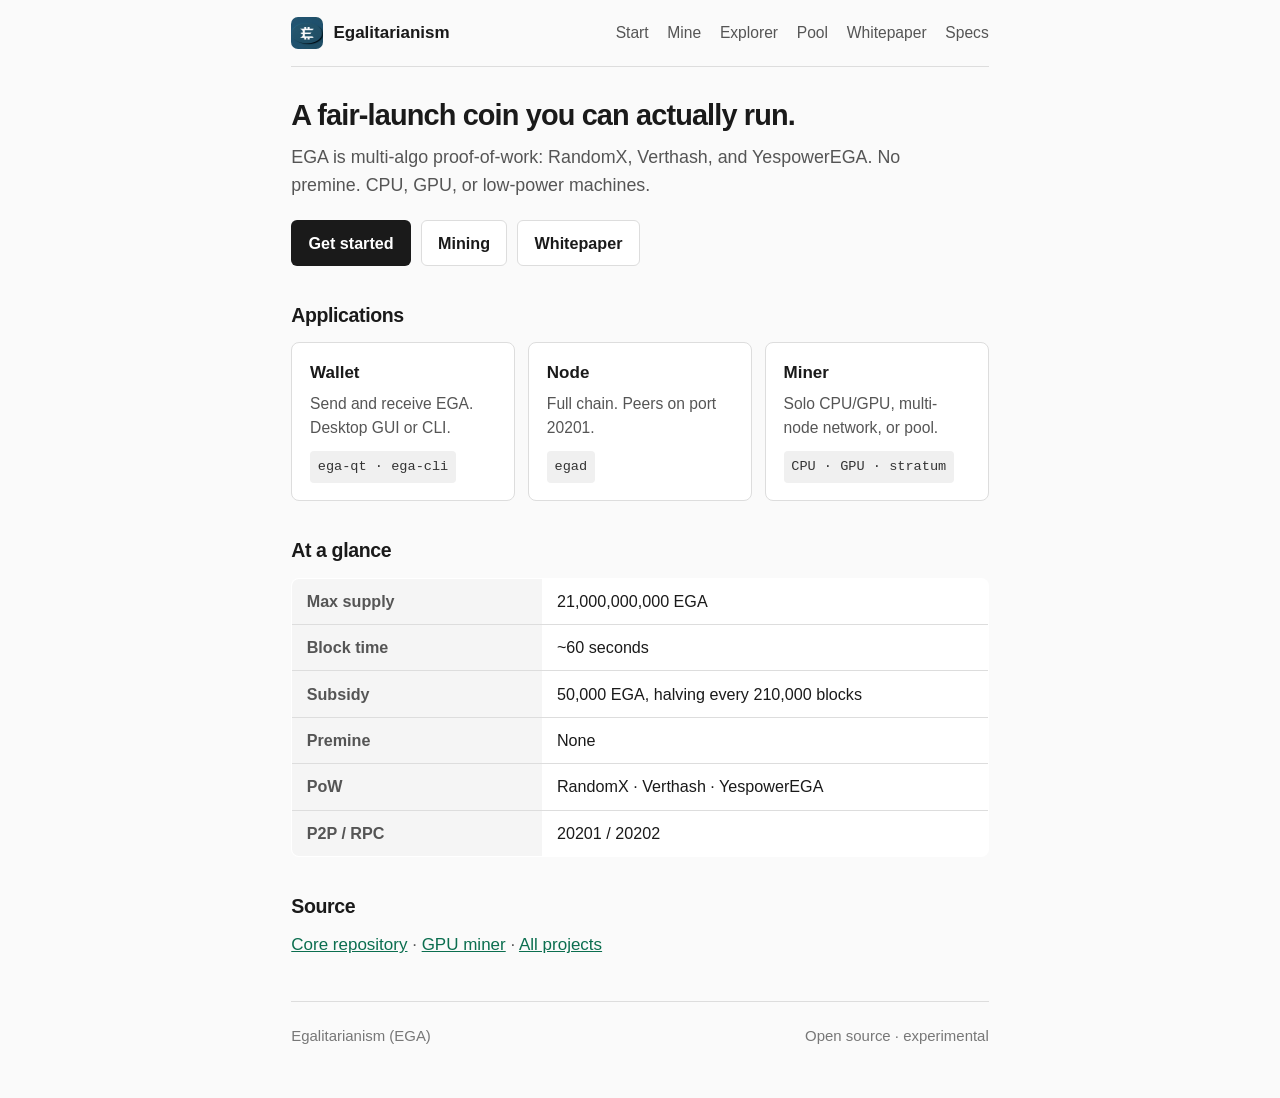
==== index.html @ 40af86ba "Multi-page site: whitepaper, start, mine, explorer, pool On-site pages instead of dumping users into" ====
<!DOCTYPE html>
<html lang="en">
<head>
  <meta charset="utf-8" />
  <meta name="viewport" content="width=device-width, initial-scale=1" />
  <title>Egalitarianism (EGA)</title>
  <meta name="description" content="Egalitarianism is a fair-launch multi-algo proof-of-work cryptocurrency. Wallet, node, mining." />
  <link rel="icon" href="assets/icon.png" type="image/png" />
  <link rel="stylesheet" href="assets/site.css" />
</head>
<body>
  <div class="wrap">
    <div class="top">
      <a class="brand" href="./">
        <img src="assets/icon.png" width="32" height="32" alt="" />
        Egalitarianism
      </a>
      <nav>
        <a href="start.html">Start</a>
        <a href="mine.html">Mine</a>
        <a href="explorer.html">Explorer</a>
        <a href="pool.html">Pool</a>
        <a href="whitepaper.html">Whitepaper</a>
        <a href="specs.html">Specs</a>
      </nav>
    </div>

    <h1>A fair-launch coin you can actually run.</h1>
    <p class="lead">
      EGA is multi-algo proof-of-work: RandomX, Verthash, and YespowerEGA.
      No premine. CPU, GPU, or low-power machines.
    </p>
    <div class="actions">
      <a class="btn btn-dark" href="start.html">Get started</a>
      <a class="btn btn-light" href="mine.html">Mining</a>
      <a class="btn btn-light" href="whitepaper.html">Whitepaper</a>
    </div>

    <h2>Applications</h2>
    <div class="apps">
      <div class="app">
        <h3>Wallet</h3>
        <p>Send and receive EGA. Desktop GUI or CLI.</p>
        <span class="prog">ega-qt · ega-cli</span>
      </div>
      <div class="app">
        <h3>Node</h3>
        <p>Full chain. Peers on port 20201.</p>
        <span class="prog">egad</span>
      </div>
      <div class="app">
        <h3>Miner</h3>
        <p>Solo CPU/GPU, multi-node network, or pool.</p>
        <span class="prog">CPU · GPU · stratum</span>
      </div>
    </div>

    <h2>At a glance</h2>
    <table>
      <tr><th>Max supply</th><td>21,000,000,000 EGA</td></tr>
      <tr><th>Block time</th><td>~60 seconds</td></tr>
      <tr><th>Subsidy</th><td>50,000 EGA, halving every 210,000 blocks</td></tr>
      <tr><th>Premine</th><td>None</td></tr>
      <tr><th>PoW</th><td>RandomX · Verthash · YespowerEGA</td></tr>
      <tr><th>P2P / RPC</th><td>20201 / 20202</td></tr>
    </table>

    <h2>Source</h2>
    <p>
      <a href="https://github.com/Egalitarianism-EGA/ega">Core repository</a> ·
      <a href="https://github.com/Egalitarianism-EGA/ega-verthash-miner">GPU miner</a> ·
      <a href="https://github.com/Egalitarianism-EGA">All projects</a>
    </p>

    <footer>
      <span>Egalitarianism (EGA)</span>
      <span>Open source · experimental</span>
    </footer>
  </div>
</body>
</html>
---- assets/site.css ----
:root {
  --bg: #fafafa;
  --fg: #1a1a1a;
  --muted: #555;
  --border: #ddd;
  --card: #fff;
  --link: #0b6e4f;
  --link-hover: #08553c;
  --btn: #1a1a1a;
  --btn-fg: #fff;
}
* { box-sizing: border-box; }
html { font-size: 17px; }
body {
  margin: 0;
  font-family: -apple-system, BlinkMacSystemFont, "Segoe UI", Roboto, Helvetica, Arial, sans-serif;
  color: var(--fg);
  background: var(--bg);
  line-height: 1.55;
}
a { color: var(--link); }
a:hover { color: var(--link-hover); }
.wrap { max-width: 740px; margin: 0 auto; padding: 0 1.25rem 3rem; }

/* nav */
.top {
  display: flex;
  align-items: center;
  justify-content: space-between;
  gap: 1rem;
  padding: 1rem 0;
  border-bottom: 1px solid var(--border);
  margin-bottom: 1.75rem;
  flex-wrap: wrap;
}
.top .brand {
  display: flex;
  align-items: center;
  gap: 0.6rem;
  font-weight: 700;
  color: var(--fg);
  text-decoration: none;
}
.top .brand img { width: 32px; height: 32px; border-radius: 7px; }
.top nav { display: flex; flex-wrap: wrap; gap: 0.85rem 1.1rem; font-size: 0.92rem; }
.top nav a { color: var(--muted); text-decoration: none; }
.top nav a:hover, .top nav a.active { color: var(--fg); }

h1 {
  font-size: 1.7rem;
  font-weight: 700;
  letter-spacing: -0.03em;
  margin: 0 0 0.65rem;
  line-height: 1.25;
}
h2 {
  font-size: 1.15rem;
  margin: 2rem 0 0.65rem;
  letter-spacing: -0.02em;
}
h3 { font-size: 1rem; margin: 1.25rem 0 0.4rem; }
p { margin: 0 0 0.85rem; color: var(--muted); }
p.lead { font-size: 1.05rem; max-width: 38em; }
ul, ol { color: var(--muted); margin: 0.4rem 0 1rem; padding-left: 1.3rem; }
li { margin: 0.3rem 0; }

.actions {
  display: flex;
  flex-wrap: wrap;
  gap: 0.6rem;
  margin: 1.25rem 0 0.5rem;
}
.btn {
  display: inline-block;
  padding: 0.55rem 0.95rem;
  border-radius: 6px;
  font-weight: 600;
  font-size: 0.95rem;
  text-decoration: none;
  border: 1px solid transparent;
}
.btn-dark { background: var(--btn); color: var(--btn-fg); }
.btn-dark:hover { background: #333; color: #fff; }
.btn-light {
  background: var(--card);
  color: var(--fg);
  border-color: var(--border);
}
.btn-light:hover { border-color: #bbb; color: var(--fg); }

.apps, .cards {
  display: grid;
  grid-template-columns: 1fr;
  gap: 0.75rem;
}
@media (min-width: 640px) {
  .apps { grid-template-columns: 1fr 1fr 1fr; }
  .cards.two { grid-template-columns: 1fr 1fr; }
}
.app, .card {
  background: var(--card);
  border: 1px solid var(--border);
  border-radius: 8px;
  padding: 1rem 1.05rem;
}
.app h3, .card h3 { margin: 0 0 0.35rem; }
.app p, .card p { margin: 0; font-size: 0.92rem; }
.app .prog {
  margin-top: 0.65rem;
  font-family: ui-monospace, SFMono-Regular, Menlo, Consolas, monospace;
  font-size: 0.8rem;
  color: #333;
  background: #f0f0f0;
  padding: 0.3rem 0.45rem;
  border-radius: 4px;
  display: inline-block;
}

table {
  width: 100%;
  border-collapse: collapse;
  font-size: 0.95rem;
  background: var(--card);
  border: 1px solid var(--border);
  border-radius: 8px;
  overflow: hidden;
  margin: 0.75rem 0 1.25rem;
}
th, td {
  text-align: left;
  padding: 0.6rem 0.85rem;
  border-bottom: 1px solid var(--border);
  vertical-align: top;
}
th {
  width: 36%;
  font-weight: 600;
  color: var(--muted);
  background: #f5f5f5;
}
tr:last-child th, tr:last-child td { border-bottom: none; }

code, pre {
  font-family: ui-monospace, SFMono-Regular, Menlo, Consolas, monospace;
  font-size: 0.86em;
}
code {
  background: #eee;
  padding: 0.1rem 0.35rem;
  border-radius: 3px;
  color: #222;
}
pre {
  background: #1a1a1a;
  color: #e8e8e8;
  padding: 0.9rem 1rem;
  border-radius: 8px;
  overflow-x: auto;
  margin: 0.75rem 0 1.25rem;
  line-height: 1.45;
}
pre code { background: none; color: inherit; padding: 0; }

.note {
  font-size: 0.92rem;
  background: #f5f5f5;
  border: 1px solid var(--border);
  border-radius: 8px;
  padding: 0.85rem 1rem;
  margin: 1rem 0;
  color: var(--muted);
}

footer {
  margin-top: 2.5rem;
  padding-top: 1.25rem;
  border-top: 1px solid var(--border);
  font-size: 0.88rem;
  color: #777;
  display: flex;
  justify-content: space-between;
  flex-wrap: wrap;
  gap: 0.5rem;
}

/* whitepaper long-form */
.paper h2 { margin-top: 2.25rem; border-top: 1px solid var(--border); padding-top: 1.25rem; }
.paper h2:first-of-type { border-top: none; padding-top: 0; }
.paper p { color: var(--fg); }
.paper li { color: var(--fg); }
.paper .muted { color: var(--muted); }
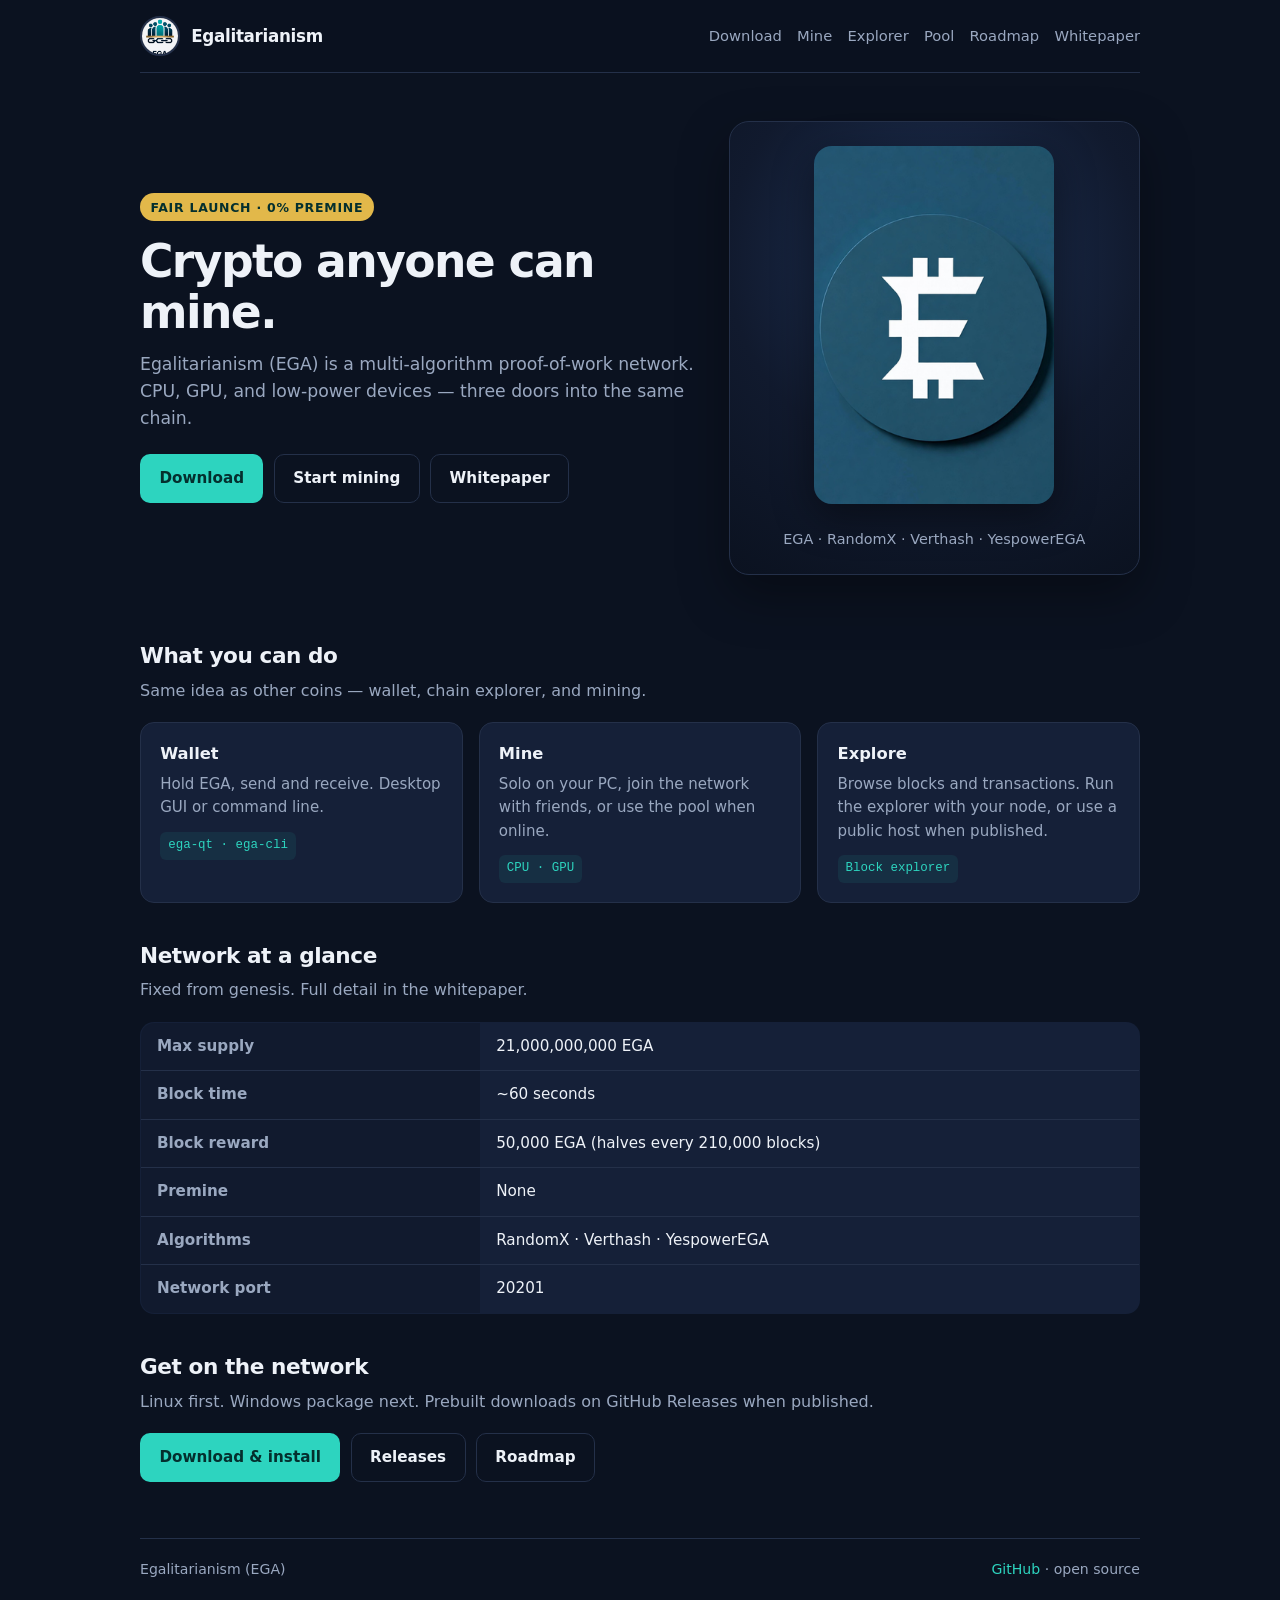
==== commit bc1b164d: "Professional branded site for users Logo hero, dark product theme, download/mine/explorer/pool/roadm" ====
--- a/index.html
+++ b/index.html
@@ -3,78 +3,96 @@
 <head>
   <meta charset="utf-8" />
   <meta name="viewport" content="width=device-width, initial-scale=1" />
-  <title>Egalitarianism (EGA)</title>
-  <meta name="description" content="Egalitarianism is a fair-launch multi-algo proof-of-work cryptocurrency. Wallet, node, mining." />
+  <title>Egalitarianism (EGA) — Fair-launch multi-algo PoW</title>
+  <meta name="description" content="Egalitarianism is a fair-launch cryptocurrency. Mine with CPU or GPU. No premine. Wallet, explorer, and pool." />
   <link rel="icon" href="assets/icon.png" type="image/png" />
   <link rel="stylesheet" href="assets/site.css" />
 </head>
 <body>
   <div class="wrap">
-    <div class="top">
+    <header class="nav">
       <a class="brand" href="./">
-        <img src="assets/icon.png" width="32" height="32" alt="" />
-        Egalitarianism
+        <img src="assets/icon.png" width="40" height="40" alt="EGA" />
+        <span>Egalitarianism</span>
       </a>
-      <nav>
-        <a href="start.html">Start</a>
+      <nav class="nav-links">
+        <a href="download.html">Download</a>
         <a href="mine.html">Mine</a>
         <a href="explorer.html">Explorer</a>
         <a href="pool.html">Pool</a>
+        <a href="roadmap.html">Roadmap</a>
         <a href="whitepaper.html">Whitepaper</a>
-        <a href="specs.html">Specs</a>
       </nav>
-    </div>
+    </header>
 
-    <h1>A fair-launch coin you can actually run.</h1>
-    <p class="lead">
-      EGA is multi-algo proof-of-work: RandomX, Verthash, and YespowerEGA.
-      No premine. CPU, GPU, or low-power machines.
-    </p>
-    <div class="actions">
-      <a class="btn btn-dark" href="start.html">Get started</a>
-      <a class="btn btn-light" href="mine.html">Mining</a>
-      <a class="btn btn-light" href="whitepaper.html">Whitepaper</a>
-    </div>
+    <section class="hero">
+      <div>
+        <div class="pill">Fair launch · 0% premine</div>
+        <h1>Crypto anyone can mine.</h1>
+        <p class="lead">
+          Egalitarianism (EGA) is a multi-algorithm proof-of-work network.
+          CPU, GPU, and low-power devices — three doors into the same chain.
+        </p>
+        <div class="cta">
+          <a class="btn btn-primary" href="download.html">Download</a>
+          <a class="btn btn-ghost" href="mine.html">Start mining</a>
+          <a class="btn btn-ghost" href="whitepaper.html">Whitepaper</a>
+        </div>
+      </div>
+      <div class="hero-visual">
+        <img src="assets/hero-coin.png" alt="Egalitarianism coin" />
+        <div class="tag">EGA · RandomX · Verthash · YespowerEGA</div>
+      </div>
+    </section>
 
-    <h2>Applications</h2>
-    <div class="apps">
-      <div class="app">
-        <h3>Wallet</h3>
-        <p>Send and receive EGA. Desktop GUI or CLI.</p>
-        <span class="prog">ega-qt · ega-cli</span>
+    <section>
+      <h2>What you can do</h2>
+      <p class="sub">Same idea as other coins — wallet, chain explorer, and mining.</p>
+      <div class="grid3">
+        <div class="card">
+          <h3>Wallet</h3>
+          <p>Hold EGA, send and receive. Desktop GUI or command line.</p>
+          <div class="meta">ega-qt · ega-cli</div>
+        </div>
+        <div class="card">
+          <h3>Mine</h3>
+          <p>Solo on your PC, join the network with friends, or use the pool when online.</p>
+          <div class="meta">CPU · GPU</div>
+        </div>
+        <div class="card">
+          <h3>Explore</h3>
+          <p>Browse blocks and transactions. Run the explorer with your node, or use a public host when published.</p>
+          <div class="meta">Block explorer</div>
+        </div>
       </div>
-      <div class="app">
-        <h3>Node</h3>
-        <p>Full chain. Peers on port 20201.</p>
-        <span class="prog">egad</span>
+    </section>
+
+    <section>
+      <h2>Network at a glance</h2>
+      <p class="sub">Fixed from genesis. Full detail in the whitepaper.</p>
+      <table>
+        <tr><th>Max supply</th><td>21,000,000,000 EGA</td></tr>
+        <tr><th>Block time</th><td>~60 seconds</td></tr>
+        <tr><th>Block reward</th><td>50,000 EGA (halves every 210,000 blocks)</td></tr>
+        <tr><th>Premine</th><td>None</td></tr>
+        <tr><th>Algorithms</th><td>RandomX · Verthash · YespowerEGA</td></tr>
+        <tr><th>Network port</th><td>20201</td></tr>
+      </table>
+    </section>
+
+    <section>
+      <h2>Get on the network</h2>
+      <p class="sub">Linux first. Windows package next. Prebuilt downloads on GitHub Releases when published.</p>
+      <div class="cta">
+        <a class="btn btn-primary" href="download.html">Download &amp; install</a>
+        <a class="btn btn-ghost" href="https://github.com/Egalitarianism-EGA/ega/releases">Releases</a>
+        <a class="btn btn-ghost" href="roadmap.html">Roadmap</a>
       </div>
-      <div class="app">
-        <h3>Miner</h3>
-        <p>Solo CPU/GPU, multi-node network, or pool.</p>
-        <span class="prog">CPU · GPU · stratum</span>
-      </div>
-    </div>
-
-    <h2>At a glance</h2>
-    <table>
-      <tr><th>Max supply</th><td>21,000,000,000 EGA</td></tr>
-      <tr><th>Block time</th><td>~60 seconds</td></tr>
-      <tr><th>Subsidy</th><td>50,000 EGA, halving every 210,000 blocks</td></tr>
-      <tr><th>Premine</th><td>None</td></tr>
-      <tr><th>PoW</th><td>RandomX · Verthash · YespowerEGA</td></tr>
-      <tr><th>P2P / RPC</th><td>20201 / 20202</td></tr>
-    </table>
-
-    <h2>Source</h2>
-    <p>
-      <a href="https://github.com/Egalitarianism-EGA/ega">Core repository</a> ·
-      <a href="https://github.com/Egalitarianism-EGA/ega-verthash-miner">GPU miner</a> ·
-      <a href="https://github.com/Egalitarianism-EGA">All projects</a>
-    </p>
+    </section>
 
     <footer>
       <span>Egalitarianism (EGA)</span>
-      <span>Open source · experimental</span>
+      <span><a href="https://github.com/Egalitarianism-EGA">GitHub</a> · open source</span>
     </footer>
   </div>
 </body>
--- a/assets/site.css
+++ b/assets/site.css
@@ -1,191 +1,180 @@
 :root {
-  --bg: #fafafa;
-  --fg: #1a1a1a;
-  --muted: #555;
-  --border: #ddd;
-  --card: #fff;
-  --link: #0b6e4f;
-  --link-hover: #08553c;
-  --btn: #1a1a1a;
-  --btn-fg: #fff;
+  --bg: #0b1220;
+  --bg2: #111a2e;
+  --card: #152038;
+  --line: #243049;
+  --text: #eef2f8;
+  --muted: #9aa8c0;
+  --accent: #2dd4bf;
+  --accent2: #14b8a6;
+  --gold: #e2b84a;
+  --btn: #2dd4bf;
+  --btn-text: #042f2e;
+  --danger: #f87171;
 }
-* { box-sizing: border-box; }
-html { font-size: 17px; }
+* { box-sizing: border-box; margin: 0; padding: 0; }
+html { scroll-behavior: smooth; }
 body {
-  margin: 0;
-  font-family: -apple-system, BlinkMacSystemFont, "Segoe UI", Roboto, Helvetica, Arial, sans-serif;
-  color: var(--fg);
+  font-family: Inter, ui-sans-serif, system-ui, -apple-system, "Segoe UI", Roboto, Helvetica, Arial, sans-serif;
   background: var(--bg);
+  color: var(--text);
   line-height: 1.55;
+  font-size: 16px;
+  min-height: 100vh;
 }
-a { color: var(--link); }
-a:hover { color: var(--link-hover); }
-.wrap { max-width: 740px; margin: 0 auto; padding: 0 1.25rem 3rem; }
+a { color: var(--accent); text-decoration: none; }
+a:hover { color: #5eead4; }
+.wrap { max-width: 1040px; margin: 0 auto; padding: 0 1.25rem 3.5rem; }
 
-/* nav */
-.top {
-  display: flex;
-  align-items: center;
-  justify-content: space-between;
-  gap: 1rem;
-  padding: 1rem 0;
-  border-bottom: 1px solid var(--border);
-  margin-bottom: 1.75rem;
-  flex-wrap: wrap;
+/* top nav */
+.nav {
+  display: flex; align-items: center; justify-content: space-between;
+  gap: 1rem; padding: 1rem 0; border-bottom: 1px solid var(--line);
+  position: sticky; top: 0; background: rgba(11,18,32,.92); backdrop-filter: blur(10px);
+  z-index: 20;
 }
-.top .brand {
-  display: flex;
-  align-items: center;
-  gap: 0.6rem;
-  font-weight: 700;
-  color: var(--fg);
-  text-decoration: none;
+.brand { display: flex; align-items: center; gap: .7rem; color: var(--text); font-weight: 700; letter-spacing: -.02em; }
+.brand img { width: 40px; height: 40px; border-radius: 50%; object-fit: cover; border: 2px solid var(--line); background: #000; }
+.brand span { font-size: 1.05rem; }
+.nav-links { display: flex; flex-wrap: wrap; gap: .35rem .95rem; font-size: .92rem; }
+.nav-links a { color: var(--muted); }
+.nav-links a:hover, .nav-links a.on { color: var(--text); }
+
+/* hero */
+.hero {
+  display: grid; grid-template-columns: 1.15fr .85fr; gap: 2rem;
+  align-items: center; padding: 3rem 0 2.25rem;
 }
-.top .brand img { width: 32px; height: 32px; border-radius: 7px; }
-.top nav { display: flex; flex-wrap: wrap; gap: 0.85rem 1.1rem; font-size: 0.92rem; }
-.top nav a { color: var(--muted); text-decoration: none; }
-.top nav a:hover, .top nav a.active { color: var(--fg); }
+@media (max-width: 820px) {
+  .hero { grid-template-columns: 1fr; padding: 2rem 0 1.5rem; }
+  .nav-links { display: none; }
+}
+.pill {
+  display: inline-block; font-size: .78rem; font-weight: 700; letter-spacing: .06em;
+  text-transform: uppercase; color: #042f2e; background: var(--gold);
+  padding: .28rem .65rem; border-radius: 999px; margin-bottom: .9rem;
+}
+h1 {
+  font-size: clamp(2rem, 4.5vw, 2.85rem); line-height: 1.12;
+  letter-spacing: -.035em; font-weight: 800; margin-bottom: .85rem;
+}
+.lead { color: var(--muted); font-size: 1.08rem; max-width: 36rem; margin-bottom: 1.4rem; }
+.cta { display: flex; flex-wrap: wrap; gap: .65rem; }
+.btn {
+  display: inline-flex; align-items: center; justify-content: center;
+  padding: .72rem 1.15rem; border-radius: 10px; font-weight: 700; font-size: .95rem;
+  border: 1px solid transparent; cursor: pointer;
+}
+.btn-primary { background: var(--btn); color: var(--btn-text); }
+.btn-primary:hover { background: #5eead4; color: var(--btn-text); }
+.btn-ghost { background: transparent; color: var(--text); border-color: var(--line); }
+.btn-ghost:hover { border-color: #3d4f6f; color: #fff; }
 
-h1 {
-  font-size: 1.7rem;
-  font-weight: 700;
-  letter-spacing: -0.03em;
-  margin: 0 0 0.65rem;
-  line-height: 1.25;
+.hero-visual {
+  background: radial-gradient(circle at 50% 30%, #1f3358 0%, var(--bg2) 55%, var(--bg) 100%);
+  border: 1px solid var(--line); border-radius: 20px; padding: 1.5rem;
+  text-align: center; box-shadow: 0 20px 50px rgba(0,0,0,.35);
 }
-h2 {
-  font-size: 1.15rem;
-  margin: 2rem 0 0.65rem;
-  letter-spacing: -0.02em;
+.hero-visual img {
+  width: min(240px, 70%); height: auto; border-radius: 18px;
+  box-shadow: 0 12px 40px rgba(0,0,0,.45);
 }
-h3 { font-size: 1rem; margin: 1.25rem 0 0.4rem; }
-p { margin: 0 0 0.85rem; color: var(--muted); }
-p.lead { font-size: 1.05rem; max-width: 38em; }
-ul, ol { color: var(--muted); margin: 0.4rem 0 1rem; padding-left: 1.3rem; }
-li { margin: 0.3rem 0; }
+.hero-visual .tag { margin-top: 1rem; color: var(--muted); font-size: .9rem; }
 
-.actions {
-  display: flex;
-  flex-wrap: wrap;
-  gap: 0.6rem;
-  margin: 1.25rem 0 0.5rem;
+/* sections */
+section { padding: 1.75rem 0 0.5rem; }
+section h2 {
+  font-size: 1.35rem; letter-spacing: -.02em; margin-bottom: .4rem; font-weight: 750;
 }
-.btn {
-  display: inline-block;
-  padding: 0.55rem 0.95rem;
-  border-radius: 6px;
-  font-weight: 600;
-  font-size: 0.95rem;
-  text-decoration: none;
-  border: 1px solid transparent;
+section .sub { color: var(--muted); margin-bottom: 1.15rem; }
+
+.grid3, .grid2 {
+  display: grid; gap: 1rem;
 }
-.btn-dark { background: var(--btn); color: var(--btn-fg); }
-.btn-dark:hover { background: #333; color: #fff; }
-.btn-light {
-  background: var(--card);
-  color: var(--fg);
-  border-color: var(--border);
+.grid3 { grid-template-columns: repeat(3, 1fr); }
+.grid2 { grid-template-columns: 1fr 1fr; }
+@media (max-width: 820px) {
+  .grid3, .grid2 { grid-template-columns: 1fr; }
 }
-.btn-light:hover { border-color: #bbb; color: var(--fg); }
 
-.apps, .cards {
-  display: grid;
-  grid-template-columns: 1fr;
-  gap: 0.75rem;
+.card {
+  background: var(--card); border: 1px solid var(--line); border-radius: 14px;
+  padding: 1.15rem 1.2rem;
 }
-@media (min-width: 640px) {
-  .apps { grid-template-columns: 1fr 1fr 1fr; }
-  .cards.two { grid-template-columns: 1fr 1fr; }
-}
-.app, .card {
-  background: var(--card);
-  border: 1px solid var(--border);
-  border-radius: 8px;
-  padding: 1rem 1.05rem;
-}
-.app h3, .card h3 { margin: 0 0 0.35rem; }
-.app p, .card p { margin: 0; font-size: 0.92rem; }
-.app .prog {
-  margin-top: 0.65rem;
-  font-family: ui-monospace, SFMono-Regular, Menlo, Consolas, monospace;
-  font-size: 0.8rem;
-  color: #333;
-  background: #f0f0f0;
-  padding: 0.3rem 0.45rem;
-  border-radius: 4px;
-  display: inline-block;
+.card h3 { font-size: 1.02rem; margin-bottom: .4rem; }
+.card p { color: var(--muted); font-size: .94rem; }
+.card .meta {
+  margin-top: .75rem; font-family: ui-monospace, SFMono-Regular, Menlo, Consolas, monospace;
+  font-size: .78rem; color: var(--accent); background: rgba(45,212,191,.08);
+  display: inline-block; padding: .28rem .5rem; border-radius: 6px;
 }
 
 table {
-  width: 100%;
-  border-collapse: collapse;
-  font-size: 0.95rem;
-  background: var(--card);
-  border: 1px solid var(--border);
-  border-radius: 8px;
-  overflow: hidden;
-  margin: 0.75rem 0 1.25rem;
+  width: 100%; border-collapse: collapse; background: var(--card);
+  border: 1px solid var(--line); border-radius: 14px; overflow: hidden;
+  font-size: .95rem;
 }
-th, td {
-  text-align: left;
-  padding: 0.6rem 0.85rem;
-  border-bottom: 1px solid var(--border);
-  vertical-align: top;
-}
-th {
-  width: 36%;
-  font-weight: 600;
-  color: var(--muted);
-  background: #f5f5f5;
-}
+th, td { text-align: left; padding: .75rem 1rem; border-bottom: 1px solid var(--line); vertical-align: top; }
+th { width: 34%; color: var(--muted); font-weight: 600; background: rgba(0,0,0,.18); }
 tr:last-child th, tr:last-child td { border-bottom: none; }
 
-code, pre {
-  font-family: ui-monospace, SFMono-Regular, Menlo, Consolas, monospace;
-  font-size: 0.86em;
-}
+pre, code { font-family: ui-monospace, SFMono-Regular, Menlo, Consolas, monospace; }
 code {
-  background: #eee;
-  padding: 0.1rem 0.35rem;
-  border-radius: 3px;
-  color: #222;
+  font-size: .86em; background: rgba(255,255,255,.06); padding: .12rem .35rem;
+  border-radius: 4px; color: #dbe7ff;
 }
 pre {
-  background: #1a1a1a;
-  color: #e8e8e8;
-  padding: 0.9rem 1rem;
-  border-radius: 8px;
-  overflow-x: auto;
-  margin: 0.75rem 0 1.25rem;
-  line-height: 1.45;
+  background: #070c16; border: 1px solid var(--line); color: #d7e3f7;
+  padding: 1rem 1.1rem; border-radius: 12px; overflow-x: auto; margin: .85rem 0 1.1rem;
+  font-size: .86rem; line-height: 1.5;
 }
-pre code { background: none; color: inherit; padding: 0; }
+pre code { background: none; padding: 0; color: inherit; }
+
+.steps { color: var(--muted); padding-left: 1.2rem; margin: .5rem 0 1rem; }
+.steps li { margin: .4rem 0; }
 
 .note {
-  font-size: 0.92rem;
-  background: #f5f5f5;
-  border: 1px solid var(--border);
-  border-radius: 8px;
-  padding: 0.85rem 1rem;
-  margin: 1rem 0;
-  color: var(--muted);
+  background: rgba(226,184,74,.08); border: 1px solid rgba(226,184,74,.28);
+  color: #f5e6b8; border-radius: 12px; padding: .9rem 1rem; margin: 1rem 0; font-size: .93rem;
+}
+.ok {
+  background: rgba(45,212,191,.08); border: 1px solid rgba(45,212,191,.25);
+  color: #b7f5eb; border-radius: 12px; padding: .9rem 1rem; margin: 1rem 0; font-size: .93rem;
 }
 
+.roadmap { display: grid; gap: .75rem; }
+.road-item {
+  display: grid; grid-template-columns: 110px 1fr; gap: 1rem;
+  background: var(--card); border: 1px solid var(--line); border-radius: 12px; padding: 1rem 1.1rem;
+}
+@media (max-width: 600px) { .road-item { grid-template-columns: 1fr; } }
+.road-item .when { color: var(--accent); font-weight: 700; font-size: .88rem; }
+.road-item h3 { margin-bottom: .25rem; font-size: 1rem; }
+.road-item p { color: var(--muted); font-size: .92rem; }
+.badge {
+  display: inline-block; font-size: .72rem; font-weight: 700; text-transform: uppercase;
+  letter-spacing: .04em; padding: .15rem .45rem; border-radius: 999px; margin-left: .35rem;
+  vertical-align: middle;
+}
+.badge-done { background: rgba(45,212,191,.15); color: var(--accent); }
+.badge-now { background: rgba(226,184,74,.15); color: var(--gold); }
+.badge-next { background: rgba(255,255,255,.06); color: var(--muted); }
+
+.page-head { padding: 2rem 0 1rem; }
+.page-head h1 { font-size: clamp(1.7rem, 3vw, 2.2rem); margin-bottom: .45rem; }
+.page-head p { color: var(--muted); max-width: 40rem; }
+
 footer {
-  margin-top: 2.5rem;
-  padding-top: 1.25rem;
-  border-top: 1px solid var(--border);
-  font-size: 0.88rem;
-  color: #777;
-  display: flex;
-  justify-content: space-between;
-  flex-wrap: wrap;
-  gap: 0.5rem;
+  margin-top: 3rem; padding-top: 1.25rem; border-top: 1px solid var(--line);
+  color: var(--muted); font-size: .88rem;
+  display: flex; justify-content: space-between; flex-wrap: wrap; gap: .5rem;
 }
 
-/* whitepaper long-form */
-.paper h2 { margin-top: 2.25rem; border-top: 1px solid var(--border); padding-top: 1.25rem; }
-.paper h2:first-of-type { border-top: none; padding-top: 0; }
-.paper p { color: var(--fg); }
-.paper li { color: var(--fg); }
-.paper .muted { color: var(--muted); }
+/* paper */
+.paper p, .paper li { color: #d5deee; }
+.paper h2 {
+  margin-top: 2rem; padding-top: 1.1rem; border-top: 1px solid var(--line);
+  font-size: 1.2rem;
+}
+.paper h2:first-of-type { border-top: 0; padding-top: 0; }
+.paper ul, .paper ol { margin: .5rem 0 1rem 1.2rem; color: var(--muted); }
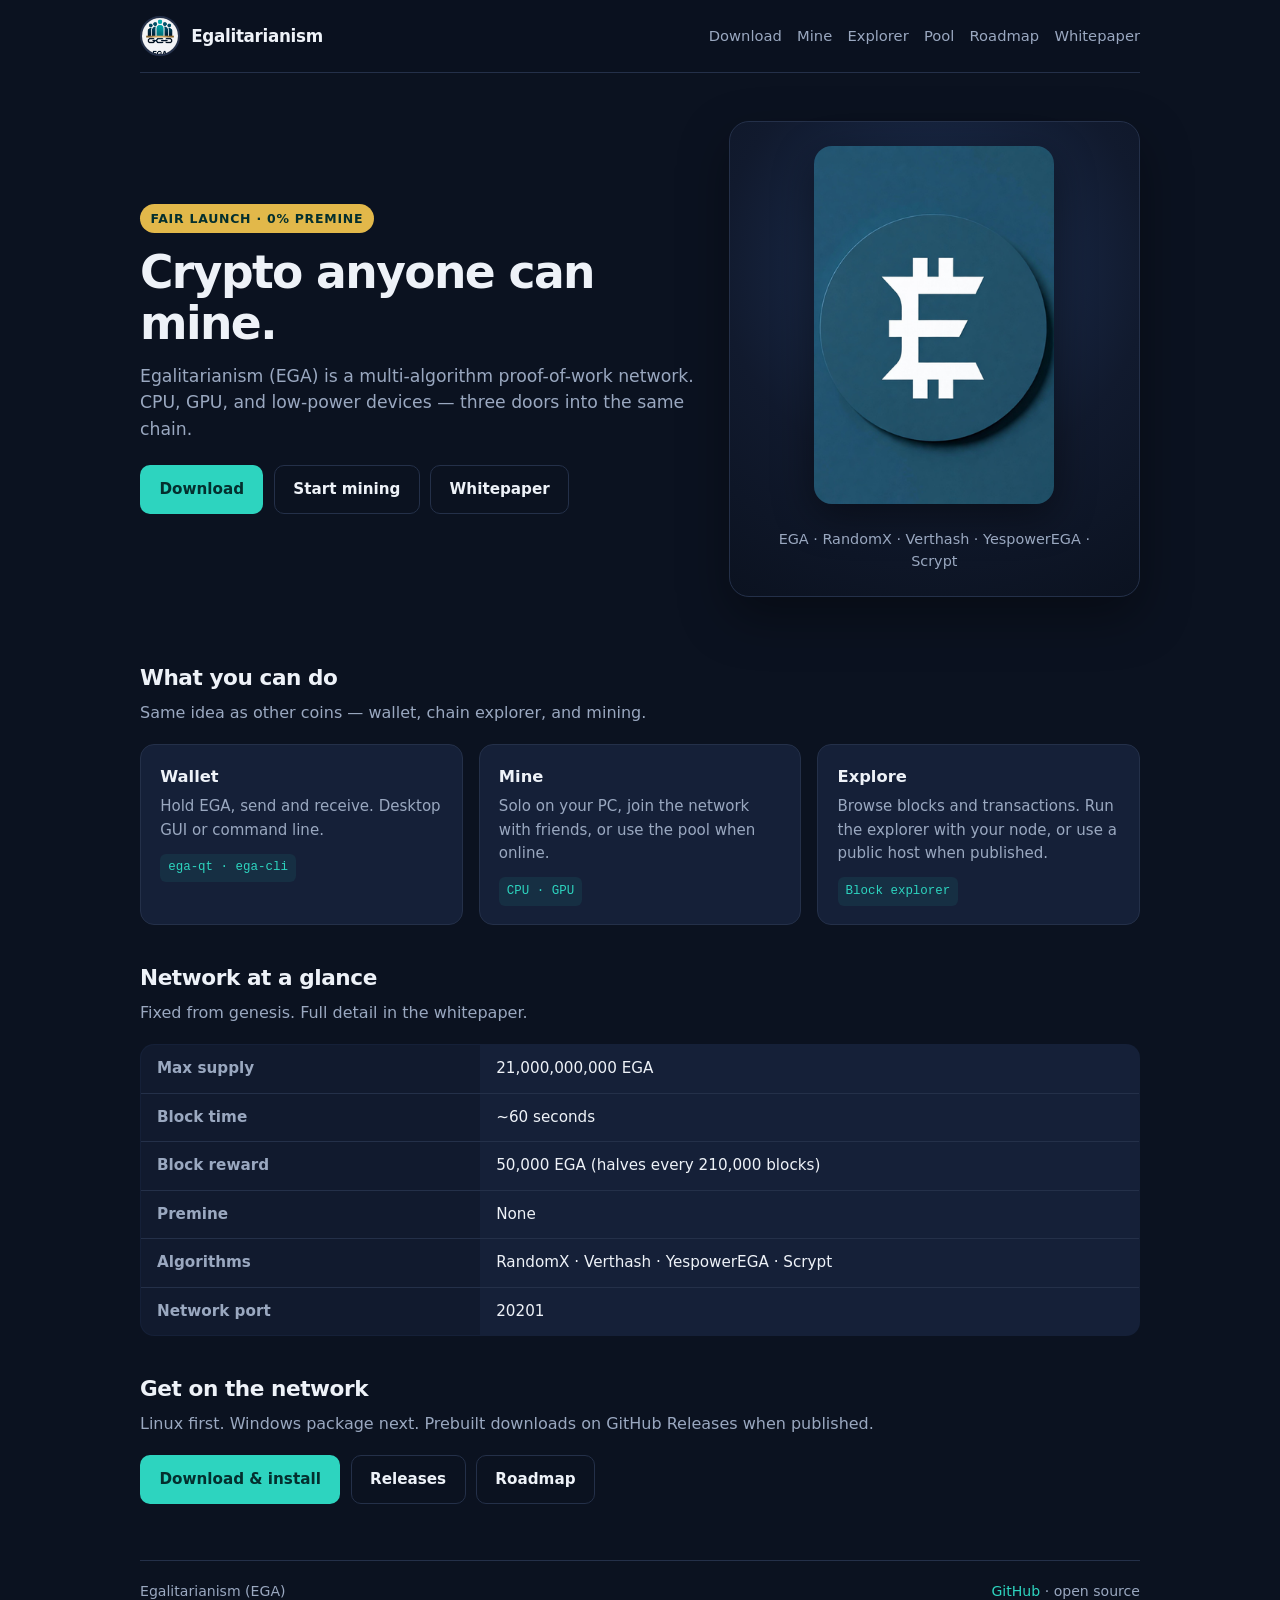
==== commit f542ae3c: "Specs: MultiShield-4 includes Scrypt" ====
--- a/index.html
+++ b/index.html
@@ -41,7 +41,7 @@
       </div>
       <div class="hero-visual">
         <img src="assets/hero-coin.png" alt="Egalitarianism coin" />
-        <div class="tag">EGA · RandomX · Verthash · YespowerEGA</div>
+        <div class="tag">EGA · RandomX · Verthash · YespowerEGA · Scrypt</div>
       </div>
     </section>
 
@@ -75,7 +75,7 @@
         <tr><th>Block time</th><td>~60 seconds</td></tr>
         <tr><th>Block reward</th><td>50,000 EGA (halves every 210,000 blocks)</td></tr>
         <tr><th>Premine</th><td>None</td></tr>
-        <tr><th>Algorithms</th><td>RandomX · Verthash · YespowerEGA</td></tr>
+        <tr><th>Algorithms</th><td>RandomX · Verthash · YespowerEGA · Scrypt</td></tr>
         <tr><th>Network port</th><td>20201</td></tr>
       </table>
     </section>
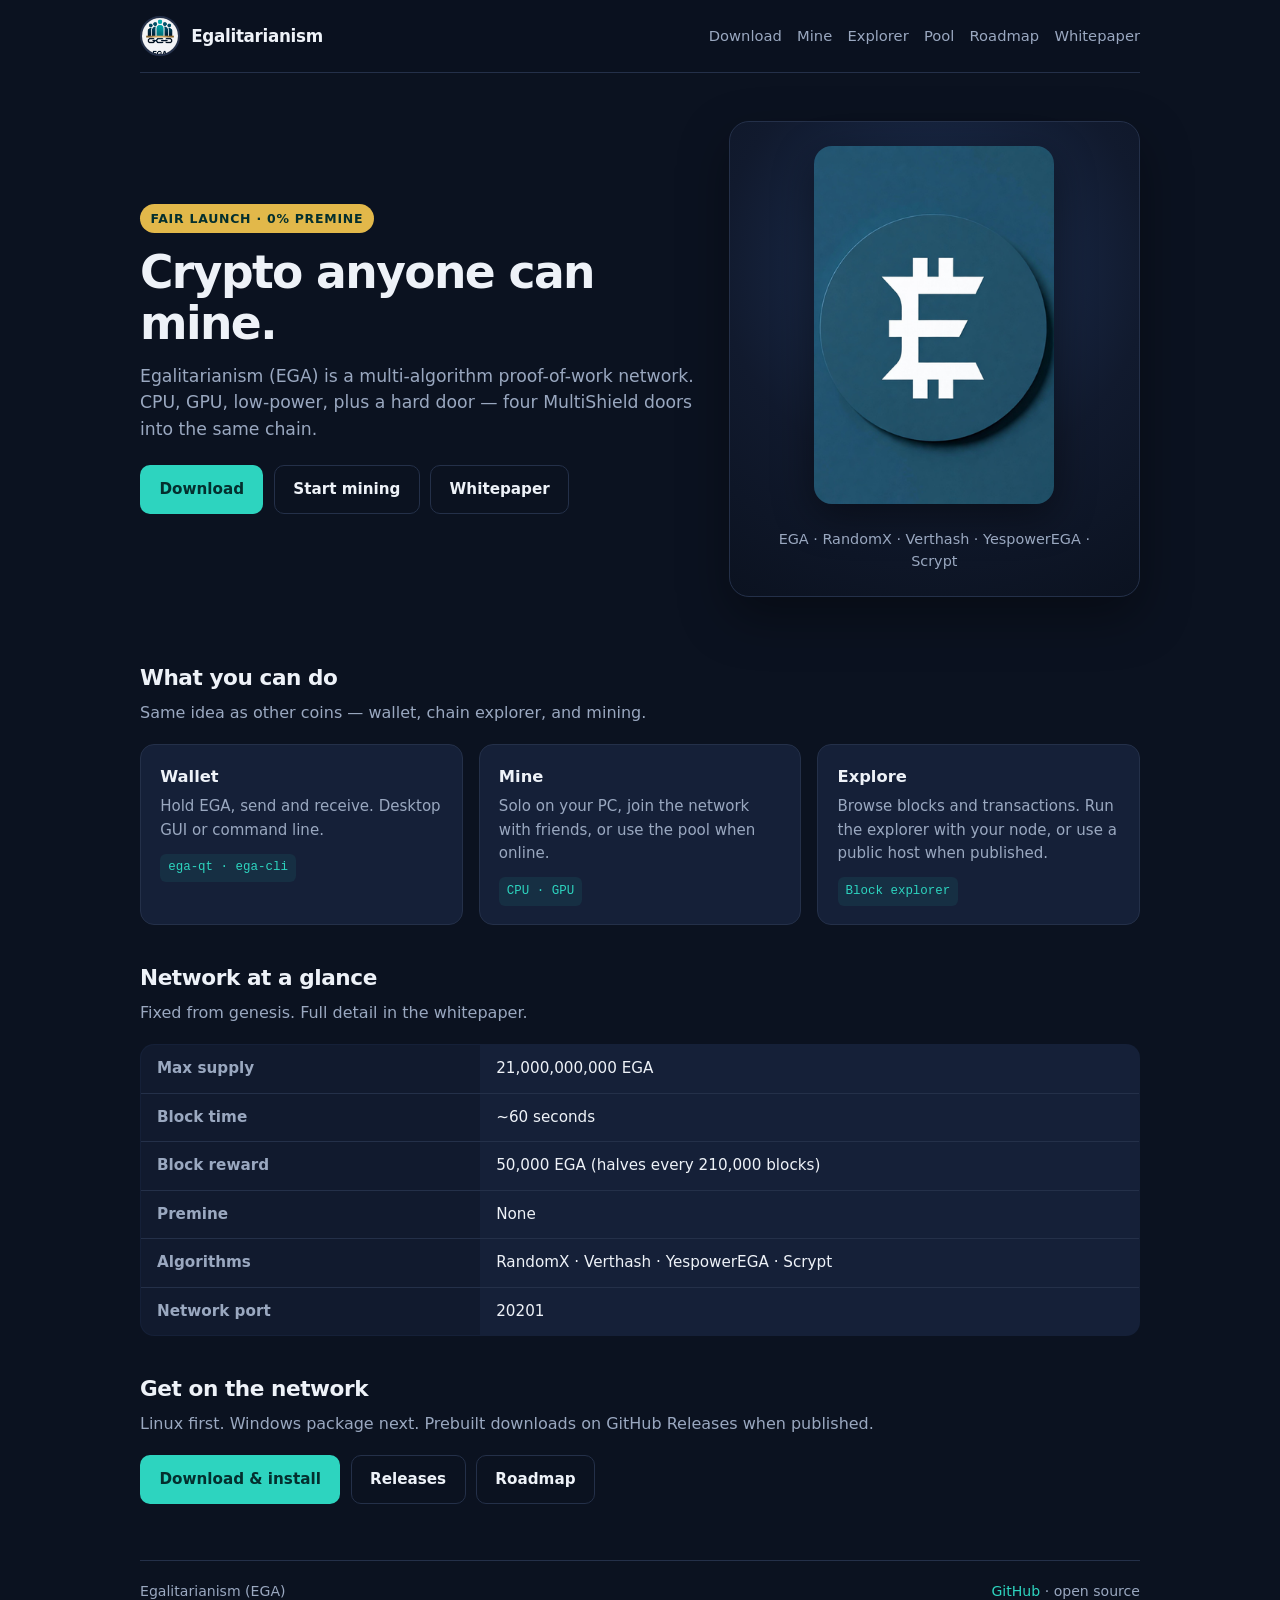
==== commit 1f72a01d: "MultiShield-4: Scrypt on mine/specs/whitepaper/pool" ====
--- a/index.html
+++ b/index.html
@@ -31,7 +31,7 @@
         <h1>Crypto anyone can mine.</h1>
         <p class="lead">
           Egalitarianism (EGA) is a multi-algorithm proof-of-work network.
-          CPU, GPU, and low-power devices — three doors into the same chain.
+          CPU, GPU, low-power, plus a hard door — four MultiShield doors into the same chain.
         </p>
         <div class="cta">
           <a class="btn btn-primary" href="download.html">Download</a>
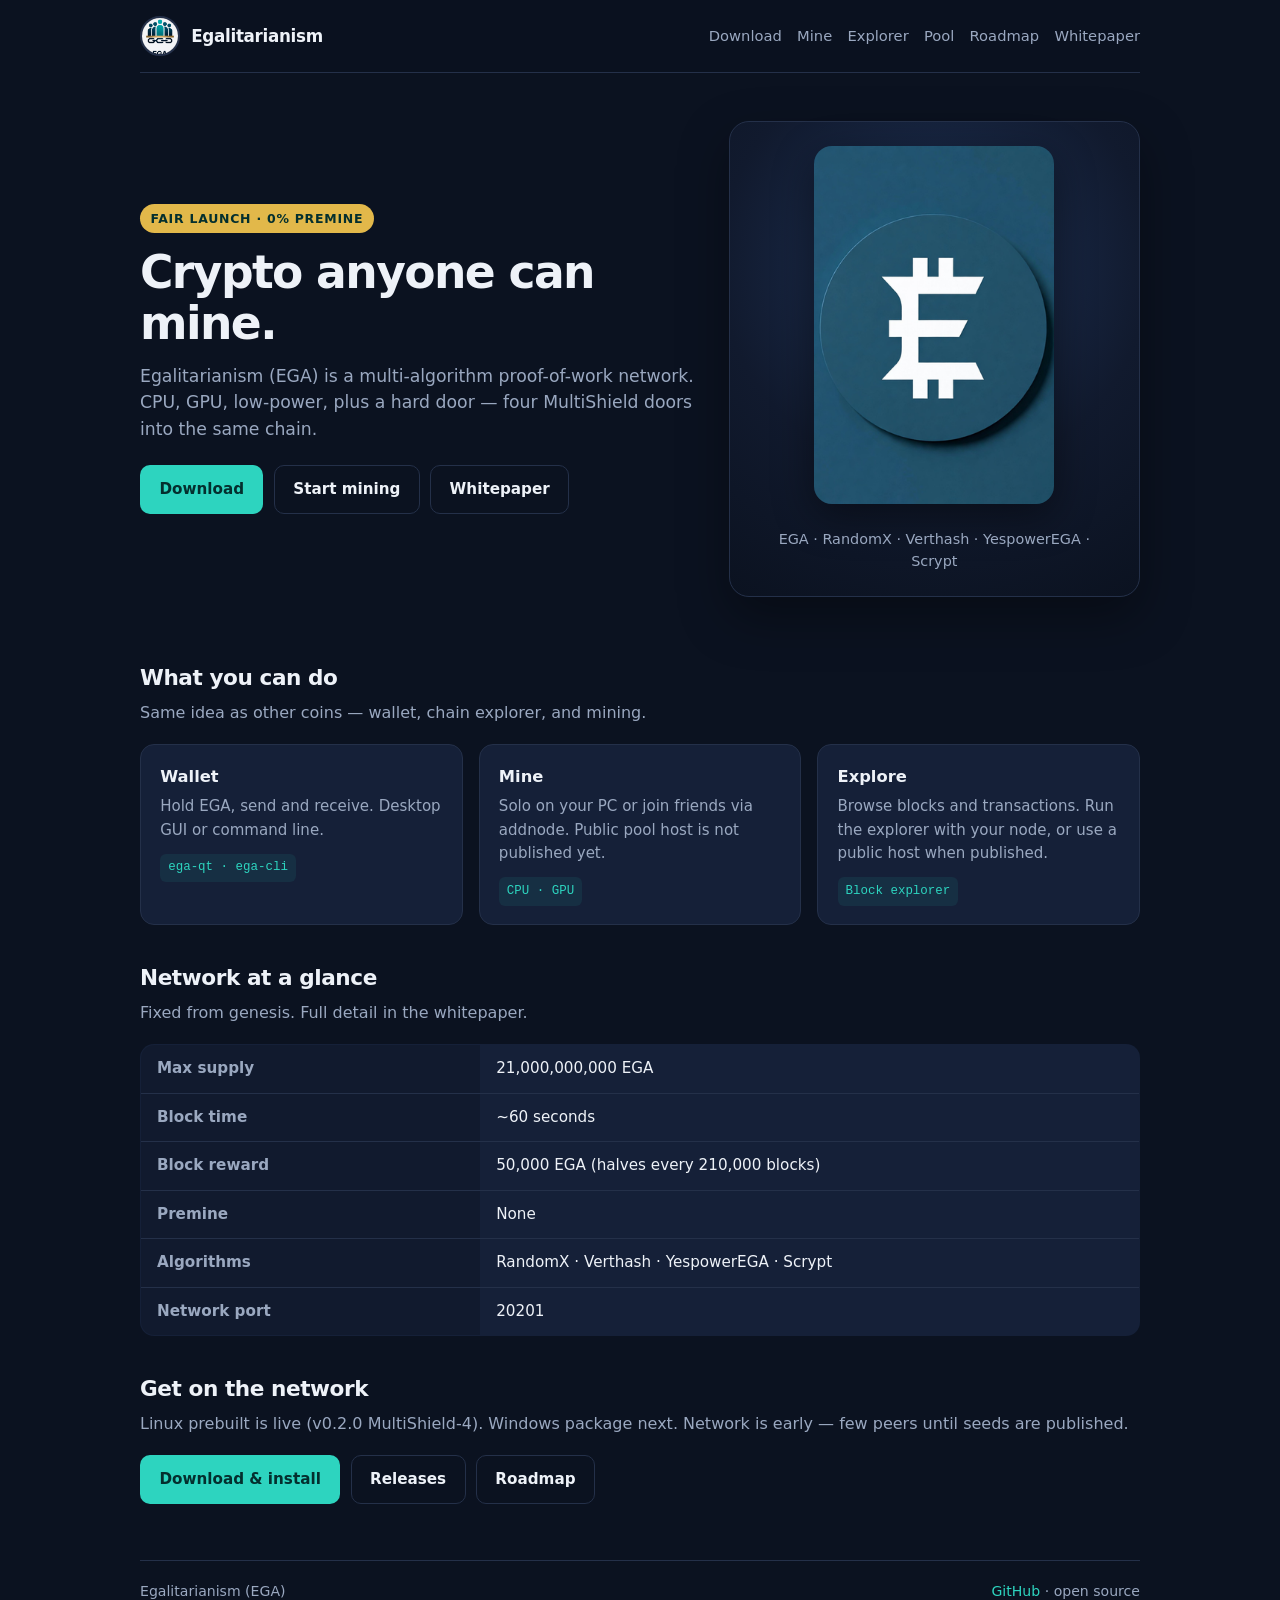
==== commit 355ea29b: "Honest early-network copy + public explorer tunnel link" ====
--- a/index.html
+++ b/index.html
@@ -56,7 +56,7 @@
         </div>
         <div class="card">
           <h3>Mine</h3>
-          <p>Solo on your PC, join the network with friends, or use the pool when online.</p>
+          <p>Solo on your PC or join friends via addnode. Public pool host is not published yet.</p>
           <div class="meta">CPU · GPU</div>
         </div>
         <div class="card">
@@ -82,7 +82,7 @@
 
     <section>
       <h2>Get on the network</h2>
-      <p class="sub">Linux first. Windows package next. Prebuilt downloads on GitHub Releases when published.</p>
+      <p class="sub">Linux prebuilt is live (v0.2.0 MultiShield-4). Windows package next. Network is early — few peers until seeds are published.</p>
       <div class="cta">
         <a class="btn btn-primary" href="download.html">Download &amp; install</a>
         <a class="btn btn-ghost" href="https://github.com/Egalitarianism-EGA/ega/releases">Releases</a>
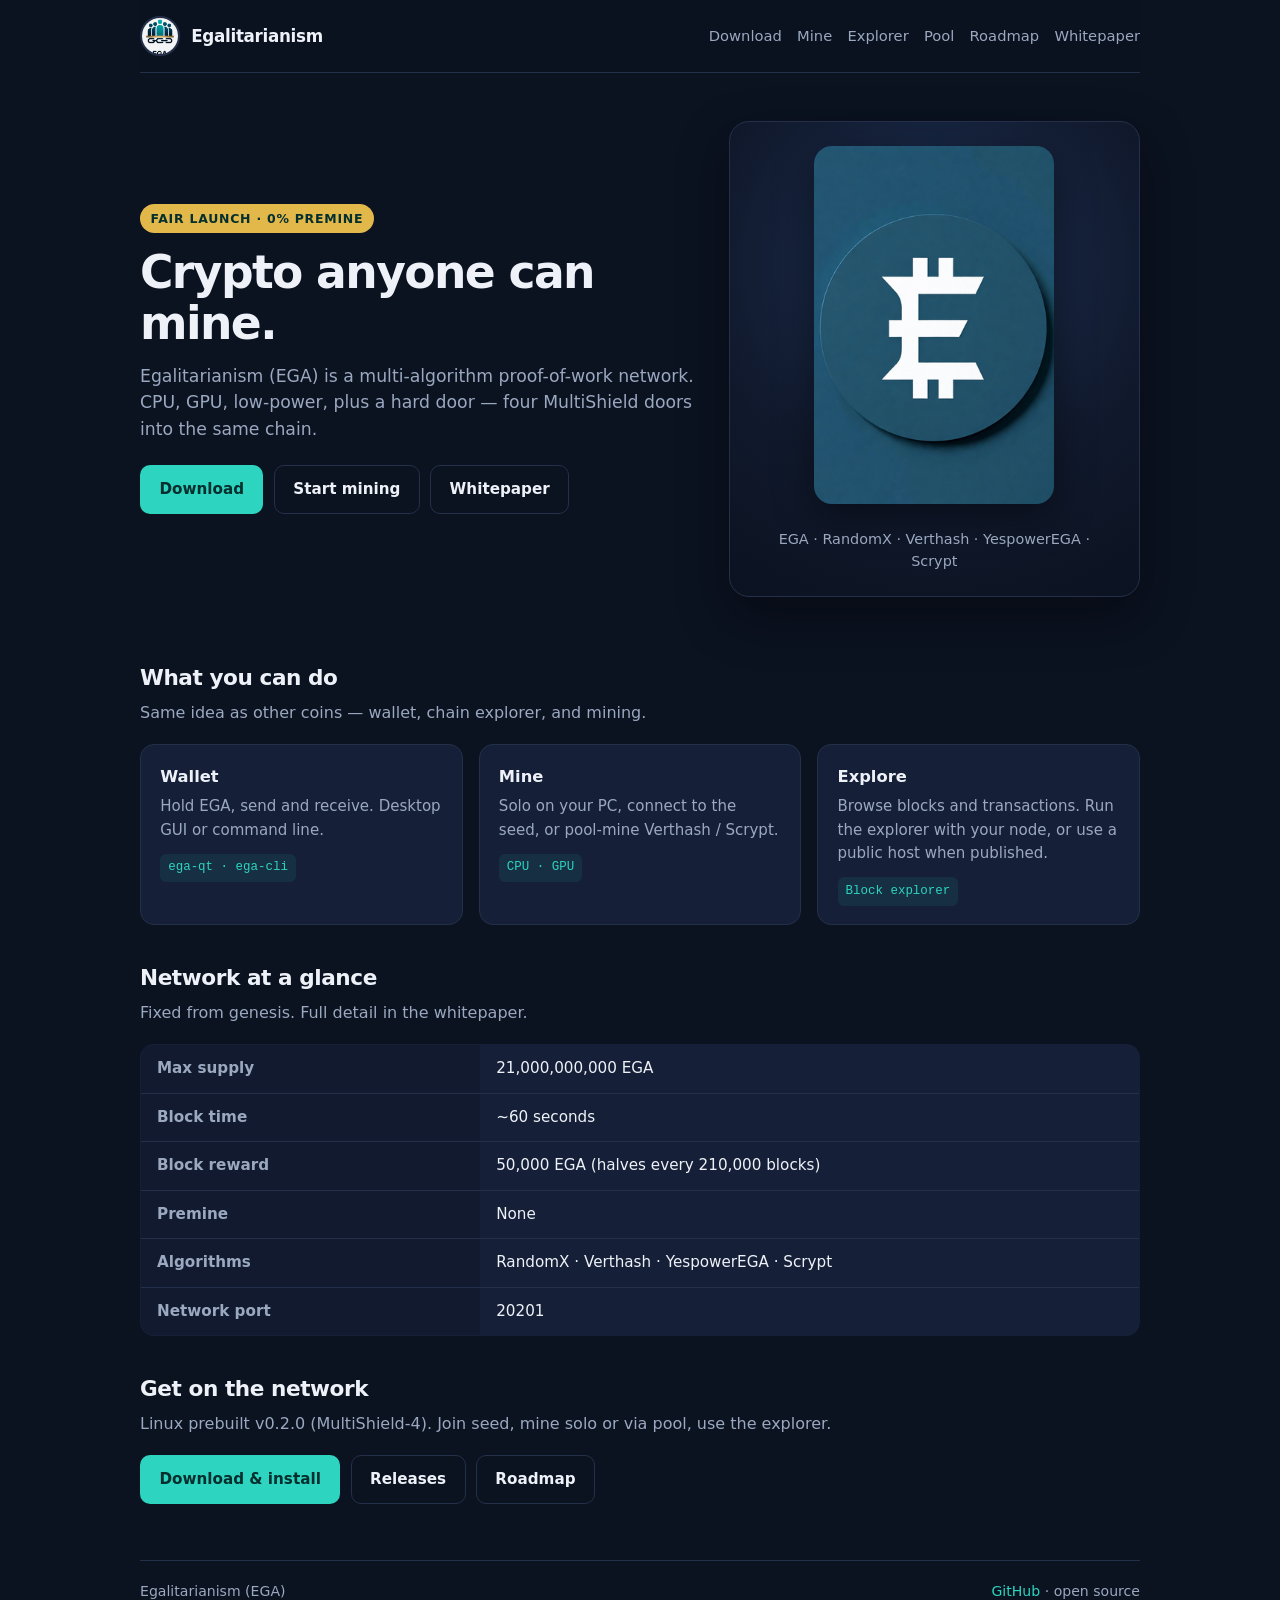
==== commit ac10ac76: "User-facing mine/pool/explorer: live seed and stratum hosts" ====
--- a/index.html
+++ b/index.html
@@ -56,7 +56,7 @@
         </div>
         <div class="card">
           <h3>Mine</h3>
-          <p>Solo on your PC or join friends via addnode. Public pool host is not published yet.</p>
+          <p>Solo on your PC, connect to the seed, or pool-mine Verthash / Scrypt.</p>
           <div class="meta">CPU · GPU</div>
         </div>
         <div class="card">
@@ -82,7 +82,7 @@
 
     <section>
       <h2>Get on the network</h2>
-      <p class="sub">Linux prebuilt is live (v0.2.0 MultiShield-4). Windows package next. Network is early — few peers until seeds are published.</p>
+      <p class="sub">Linux prebuilt v0.2.0 (MultiShield-4). Join seed, mine solo or via pool, use the explorer.</p>
       <div class="cta">
         <a class="btn btn-primary" href="download.html">Download &amp; install</a>
         <a class="btn btn-ghost" href="https://github.com/Egalitarianism-EGA/ega/releases">Releases</a>
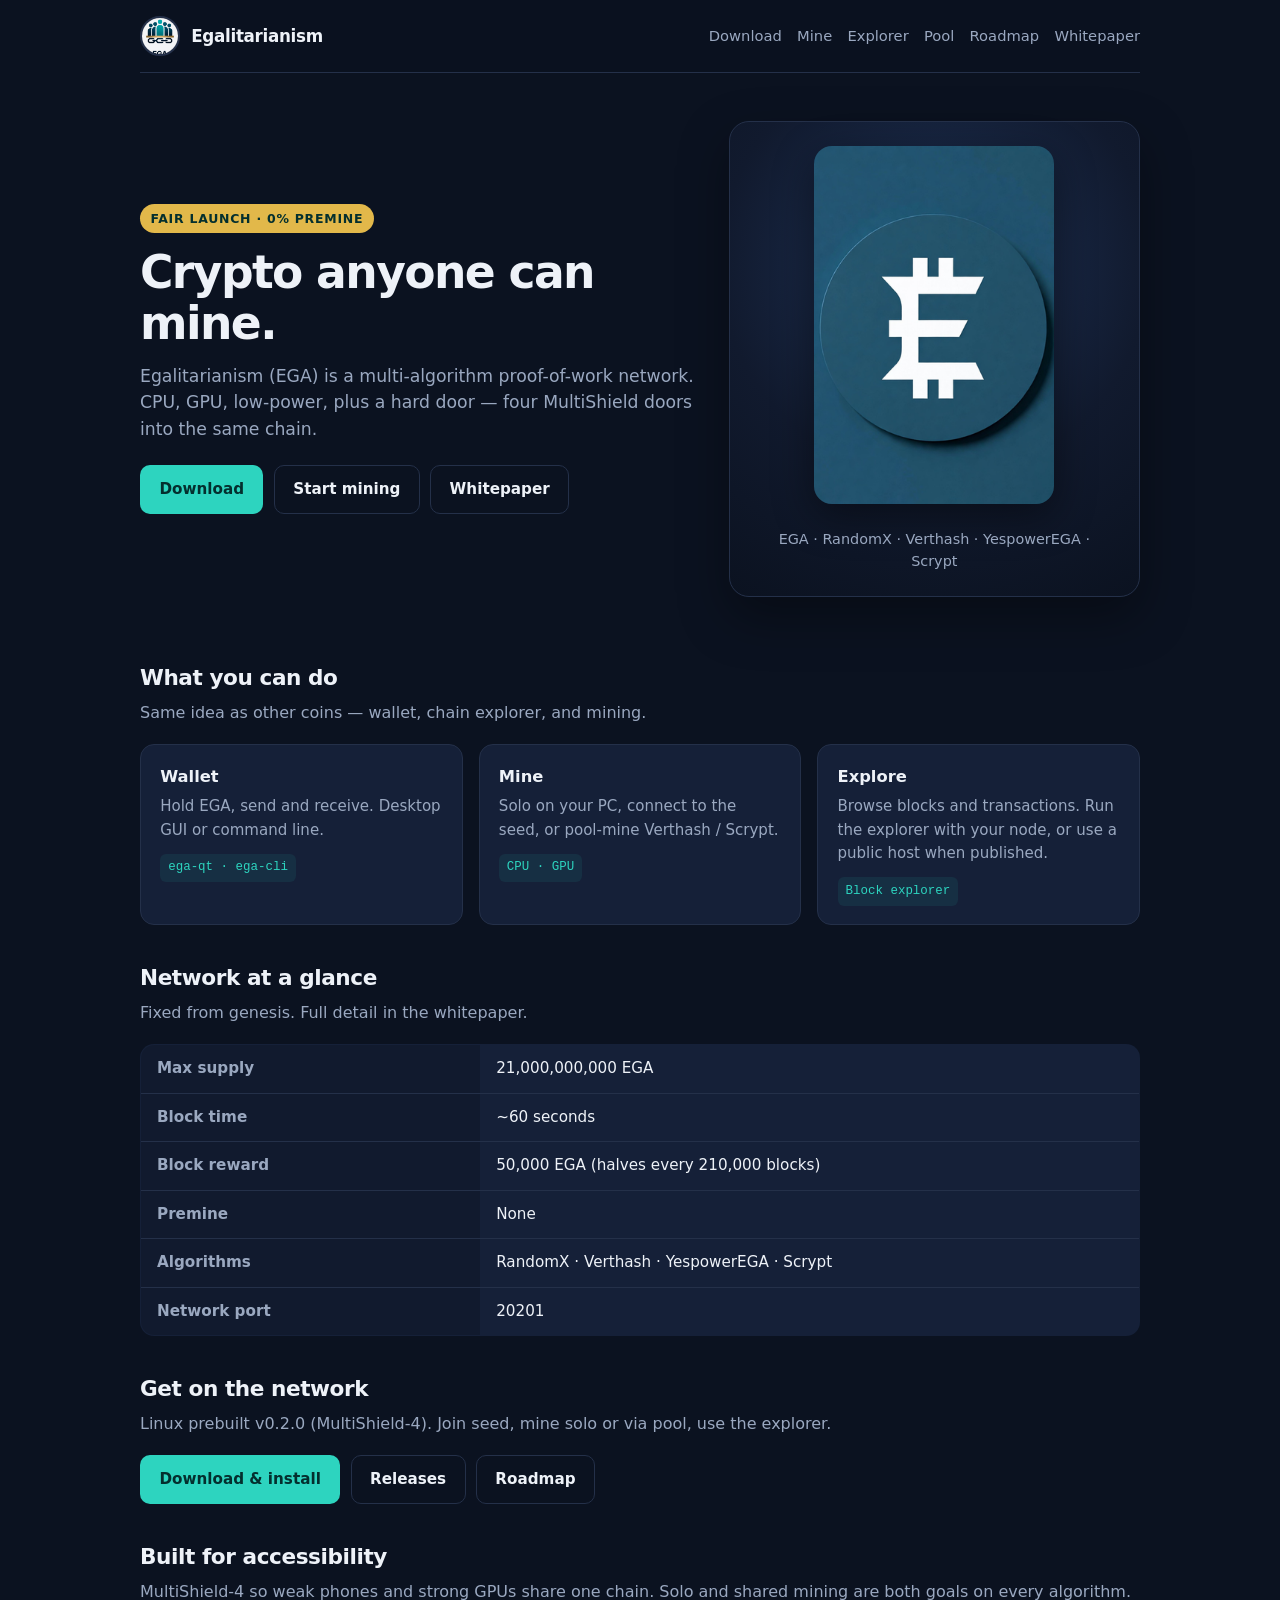
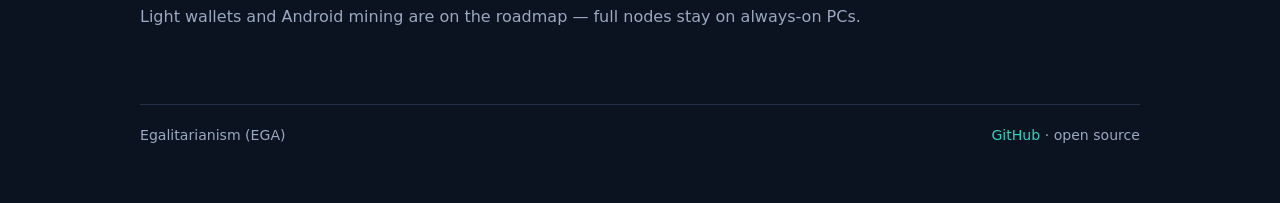
==== commit 30419c5d: "Site: accessibility mission blurb for MultiShield users" ====
--- a/index.html
+++ b/index.html
@@ -90,6 +90,16 @@
       </div>
     </section>
 
+    
+    <section>
+      <h2>Built for accessibility</h2>
+      <p class="sub">
+        MultiShield-4 so weak phones and strong GPUs share one chain.
+        Solo and shared mining are both goals on every algorithm.
+        Light wallets and Android mining are on the roadmap — full nodes stay on always-on PCs.
+      </p>
+    </section>
+
     <footer>
       <span>Egalitarianism (EGA)</span>
       <span><a href="https://github.com/Egalitarianism-EGA">GitHub</a> · open source</span>
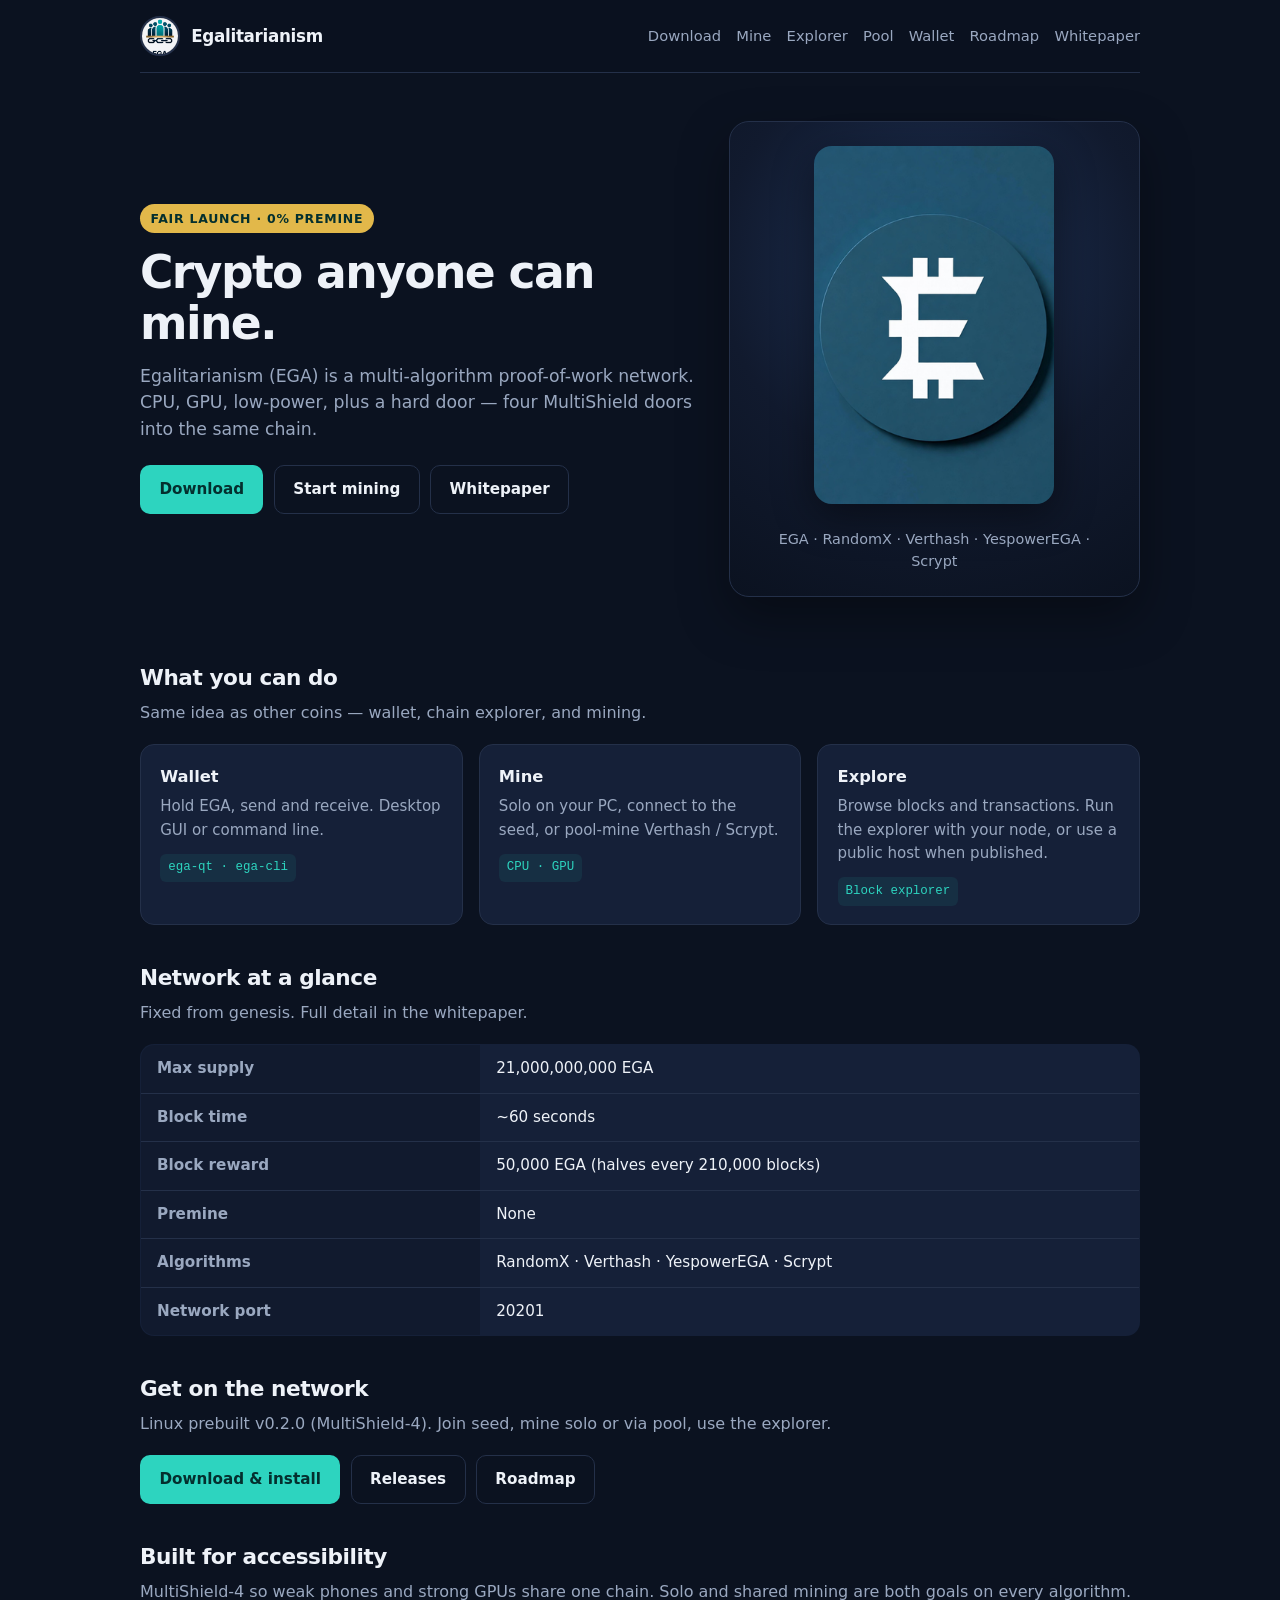
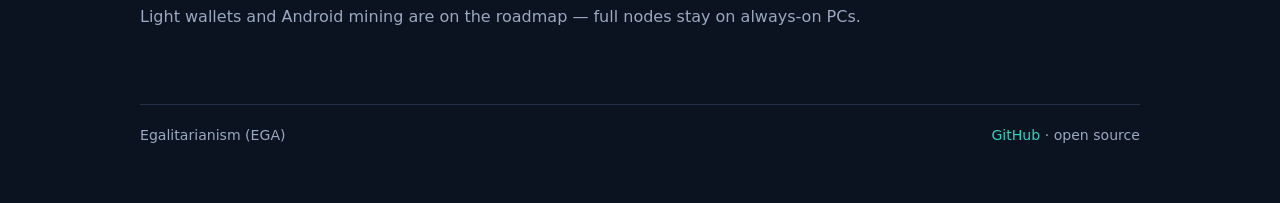
==== commit f3560592: "Website: wallet, Android node, solo/shared mining for users" ====
--- a/index.html
+++ b/index.html
@@ -20,6 +20,7 @@
         <a href="mine.html">Mine</a>
         <a href="explorer.html">Explorer</a>
         <a href="pool.html">Pool</a>
+        <a href="wallet.html">Wallet</a>
         <a href="roadmap.html">Roadmap</a>
         <a href="whitepaper.html">Whitepaper</a>
       </nav>
